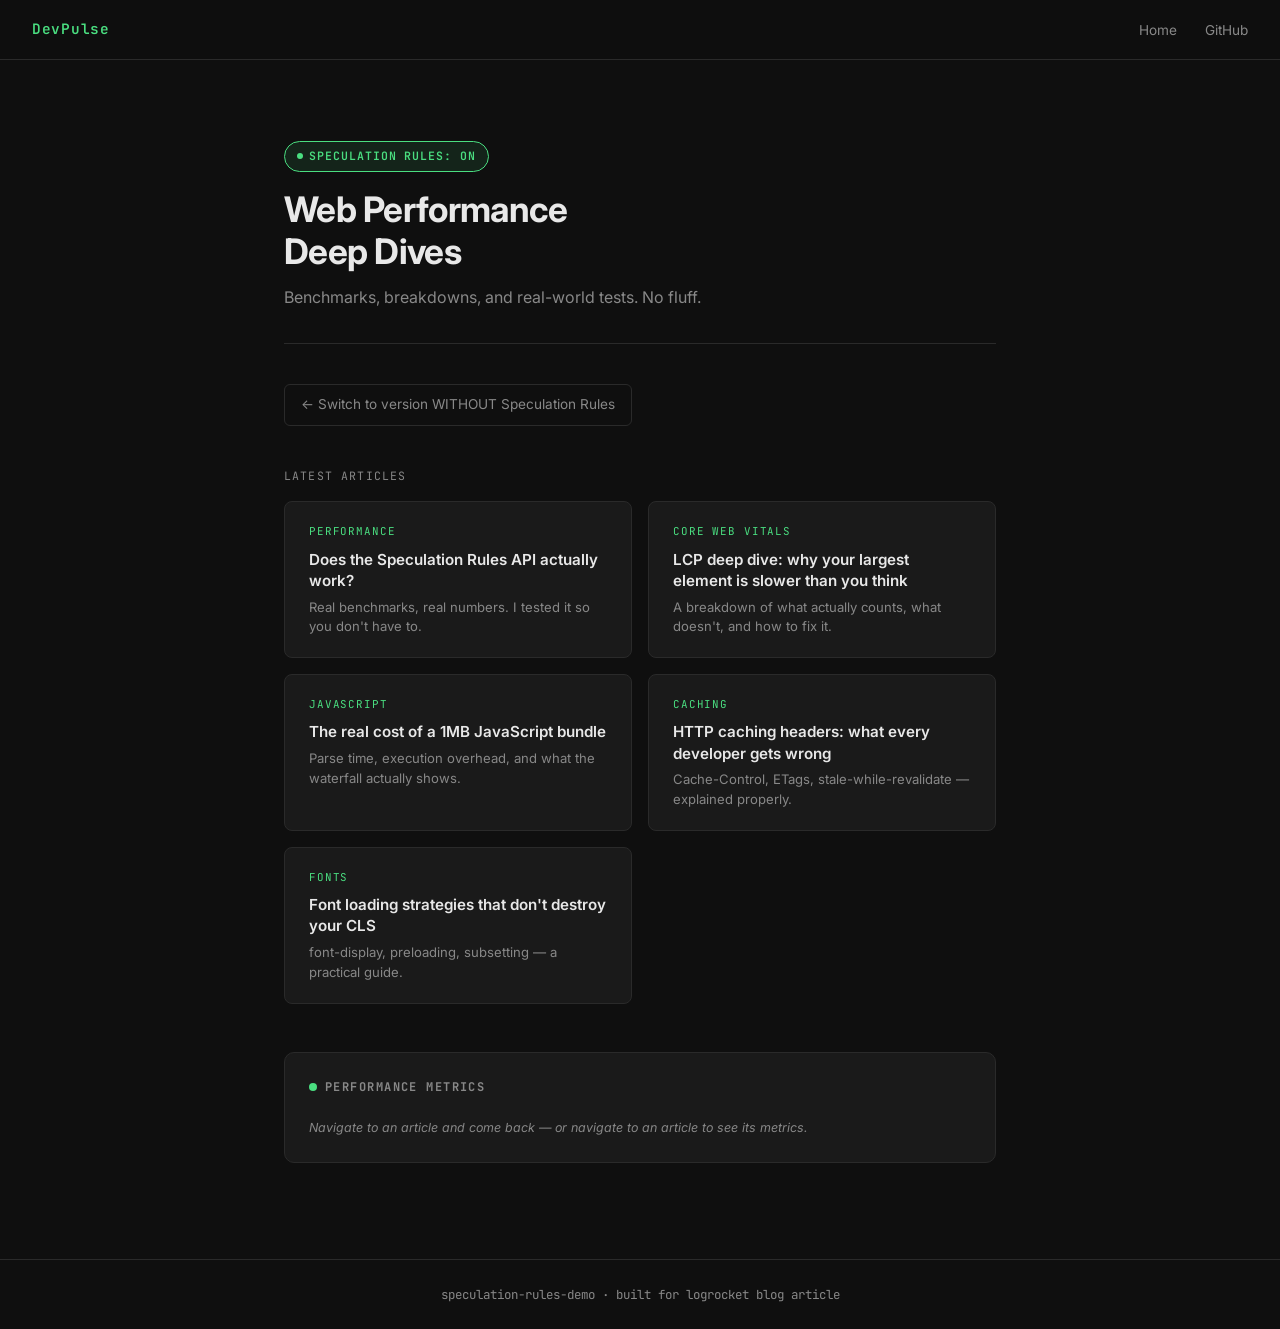
==== index.html @ 293fe5ec "feat: commplete tutorial for speculation rule api" ====
<!DOCTYPE html>
<html lang="en">
<head>
  <meta charset="UTF-8" />
  <meta http-equiv="refresh" content="0; url=with-speculation.html" />
  <title>DevPulse Demo</title>
</head>
<body>
  <p>Redirecting to demo... <a href="with-speculation.html">click here</a> if not redirected.</p>
</body>
</html>
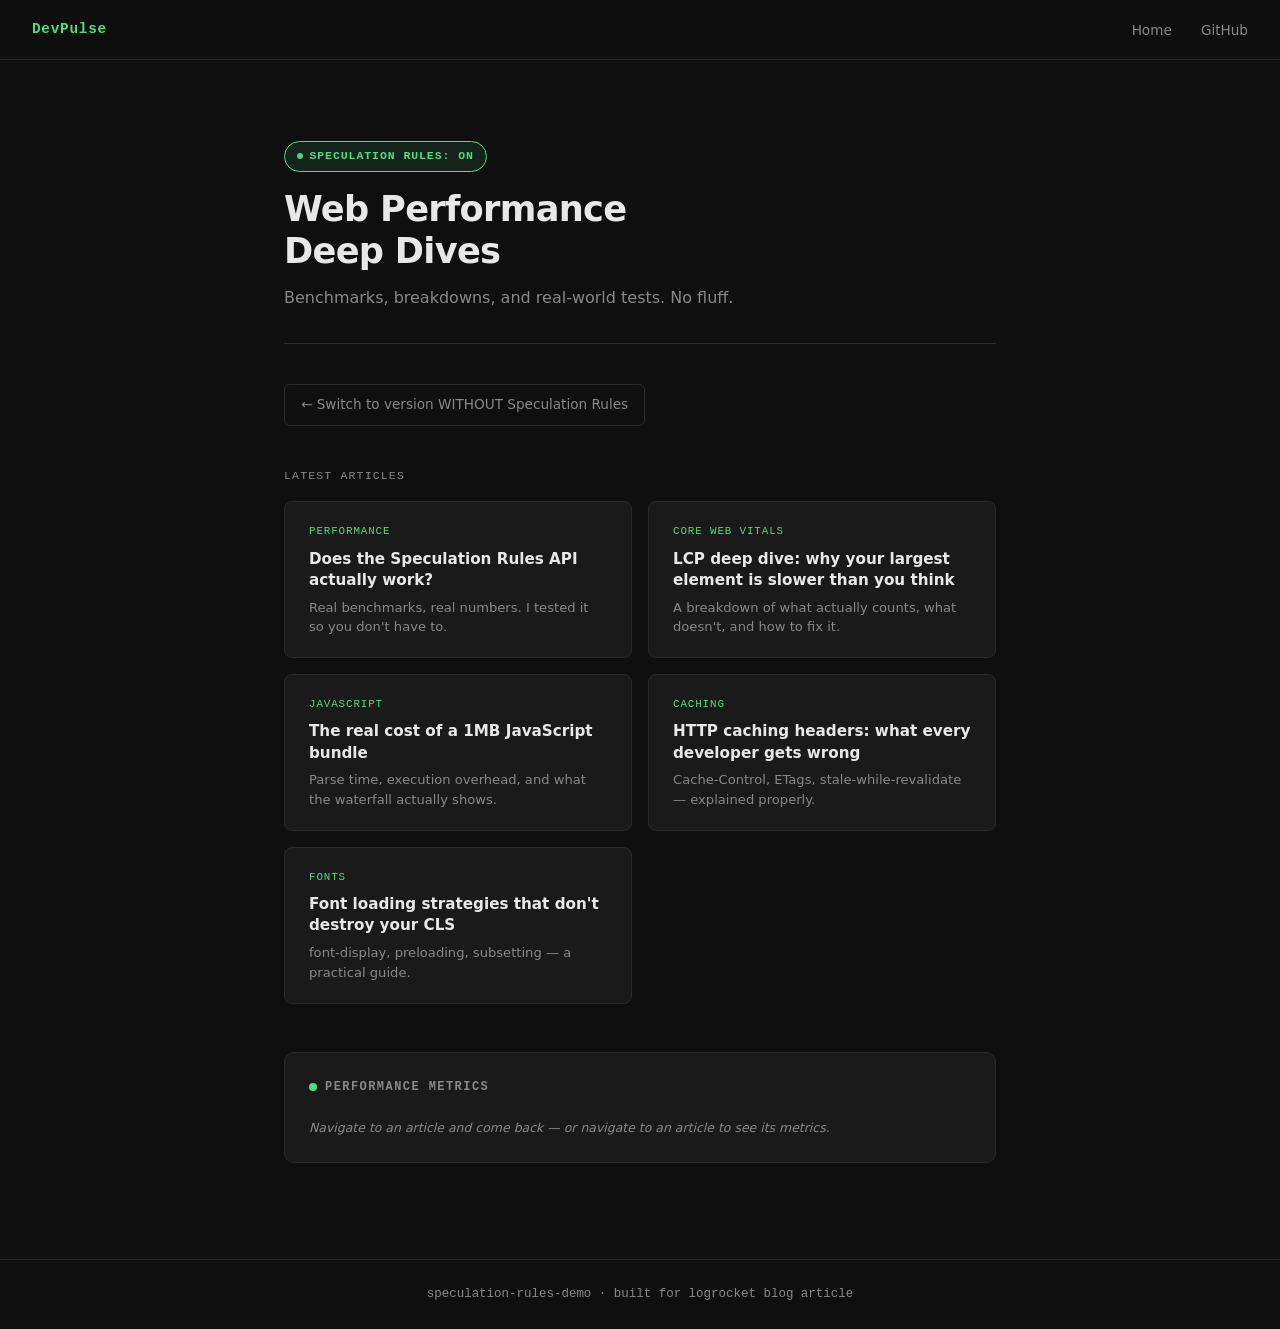
==== commit 20d4d1e1: "fix: switch speculation rules to explicit URLs and fix HTML formatting Replace href_matches document" ====
--- a/index.html
+++ b/index.html
@@ -1,11 +1,14 @@
-<!DOCTYPE html>
+<!doctype html>
 <html lang="en">
-<head>
-  <meta charset="UTF-8" />
-  <meta http-equiv="refresh" content="0; url=with-speculation.html" />
-  <title>DevPulse Demo</title>
-</head>
-<body>
-  <p>Redirecting to demo... <a href="with-speculation.html">click here</a> if not redirected.</p>
-</body>
+    <head>
+        <meta charset="UTF-8" />
+        <meta http-equiv="refresh" content="0; url=/with-speculation.html" />
+        <title>DevPulse Demo</title>
+    </head>
+    <body>
+        <p>
+            Redirecting to demo...
+            <a href="with-speculation.html">click here</a> if not redirected.
+        </p>
+    </body>
 </html>
